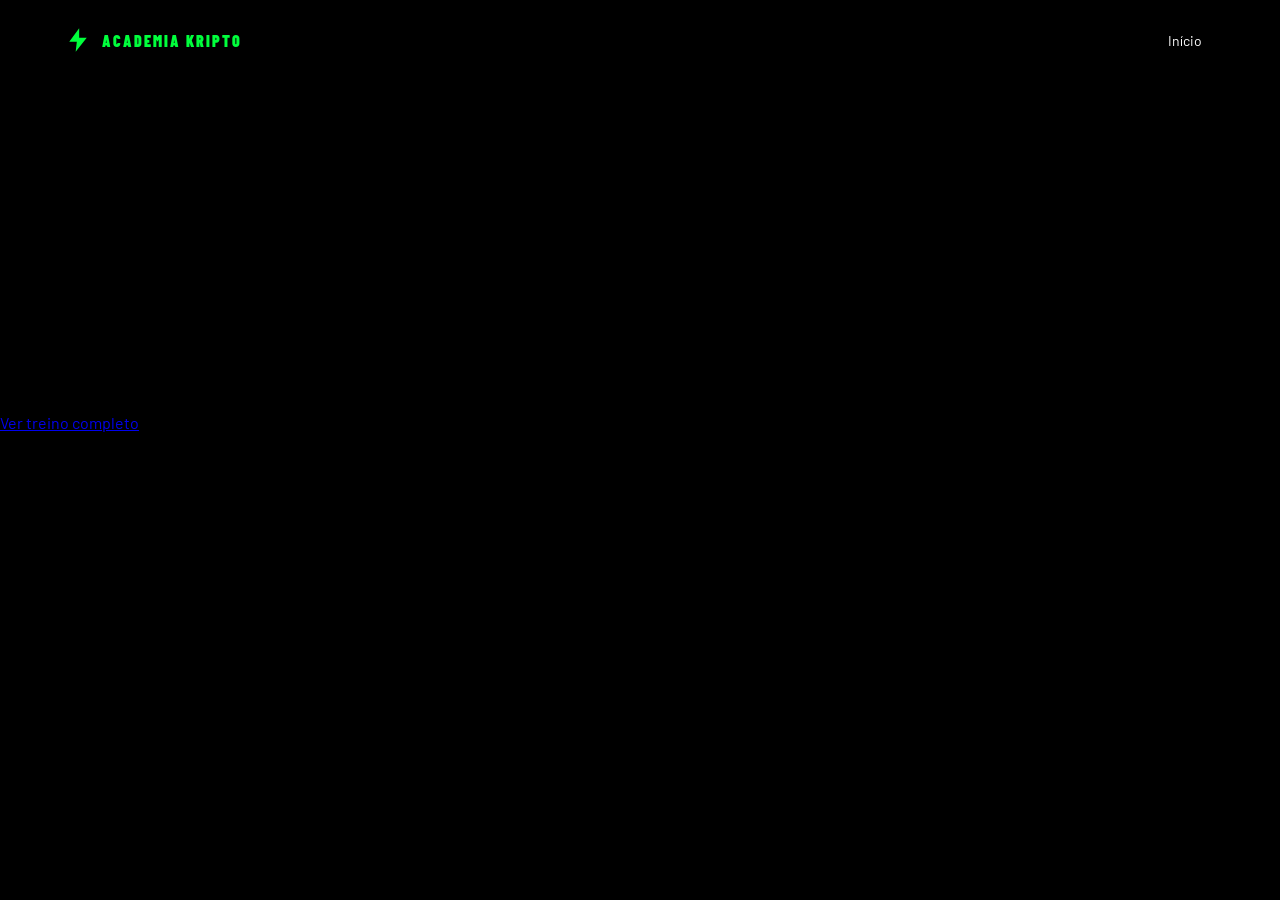
==== area do aluno/aluno.html @ 1f1c0195 "uns negocios ai" ====
<!DOCTYPE html>
<html lang="en">
<head>
    <meta charset="UTF-8">
    <meta name="viewport" content="width=device-width, initial-scale=1.0">
    <link rel="stylesheet" href="/css/styles.css">
    <link rel="preconnect" href="https://fonts.googleapis.com">
        <!-- Pré-conexão ao Google Fonts para carregar a fonte mais rápido -->
 
    <link href="https://fonts.googleapis.com/css2?family=Barlow+Condensed:wght@700;900&family=Barlow:wght@400;500&display=swap" rel="stylesheet">
        <!-- Importa as mesmas fontes do index.html para manter identidade visual consistente -->
    <title>Area do Aluno</title>
</head>
<body>
    
<nav>
        <div class="nav-inner">

            <a href="../index.html" class="logo">
            <!-- leva de volta para a homepage ao clicar no logo -->

                <svg class="logo-icon" viewBox="0 0 24 24" fill="currentColor" xmlns="http://www.w3.org/2000/svg">
                    <path d="M13 2L4.5 13.5H11L10 22L19.5 10H13L13 2Z"/>
                </svg>
                <span class="logo-text">Academia Kripto</span>
            </a>
 
            <div class="nav-actions">
                <a href="../index.html" class="btn-login">
                <!-- Nesta página o "Login" pode virar um link de "Sair" ou "Início" -->
                    <svg viewBox="0 0 24 24" fill="none" stroke-width="2" stroke-linecap="round" stroke-linejoin="round">
                        <path d="M15 3h4a2 2 0 0 1 2 2v14a2 2 0 0 1-2 2h-4"/>
                        <polyline points="10 17 15 12 10 7"/>
                        <line x1="15" y1="12" x2="3" y2="12"/>
                    </svg>
                    Início
                </a>
            </div>
 
        </div>
</nav>

<main class="aluno-main">
        <!-- <main>: tag semântica que marca o conteúdo principal da página. 
        Bom para SEO e acessibilidade — leitores de tela identificam como área principal -->
 
        <!-- CABEÇALHO DA ÁREA DO ALUNO -->
        <header class="aluno-header">
            <!-- <header>: cabeçalho da seção (diferente do <head> — este aparece na tela) -->
 
            <div class="aluno-header-inner">
 
                <div class="aluno-saudacao">
                <!-- Bloco que exibirá o nome do aluno e informações de boas-vindas -->
 
                    <p class="aluno-label">Bem-vindo de volta</p>
                    <!-- Pequeno texto acima do nome — será preenchido pelo JavaScript -->
 
                    <h1 class="aluno-nome">Aluno</h1>
                    <!-- Nome do aluno. O JavaScript poderá trocar "Aluno" pelo nome real -->
 
                </div>
 
                <div class="aluno-avatar">
                <!-- Círculo com as iniciais ou foto do aluno -->
 
                    <span>AK</span>
                    <!-- Iniciais placeholder — futuramente pode ser uma <img> com foto do aluno -->
 
                </div>
 
            </div>
        </header>

        <section class="aluno-cards">
        <!-- agrupa os cards de informação rápida do aluno -->
 
            <div class="card">
            <!-- bloco de informação isolado -->
 
                <p class="card-label">Treinos este mês</p>
                <!-- Rótulo descritivo do card -->
 
                <span class="card-valor">12</span>
                <!-- Valor principal em destaque — número grande -->
 
            </div>
 
            <div class="card">
                <p class="card-label">Próximo treino</p>
                <span class="card-valor">Hoje</span>
            </div>
 
            <div class="card">
                <p class="card-label">Plano atual</p>
                <span class="card-valor">Premium</span>
            </div>
 
            <div class="card">
                <p class="card-label">Dias restantes</p>
                <span class="card-valor">18</span>
            </div>
 
        </section>

        <section class="aluno-grid">
            <!-- Divide a área em duas colunas no desktop (via CSS) -->
 
            <!-- COLUNA ESQUERDA: Treino do dia -->
            <div class="card-treino">
 
                <h2 class="card-titulo">Treino de hoje</h2>
 
                <ul class="lista-exercicios">
                    <li class="exercicio-item">
                        <div class="exercicio-info">
                            <span class="exercicio-nome">Supino Reto</span>
                            <!-- Nome do exercício -->
                            <span class="exercicio-detalhe">4 séries × 10 reps</span>
                            <!-- Quantidade de séries e repetições -->
                        </div>
                        <span class="exercicio-status concluido">✓</span>
                        <!-- Indicador de status. Classe "concluido" muda a cor para verde no CSS -->
                    </li>
 
                    <li class="exercicio-item">
                        <div class="exercicio-info">
                            <span class="exercicio-nome">Desenvolvimento Militar</span>
                            <span class="exercicio-detalhe">3 séries × 12 reps</span>
                        </div>
                        <span class="exercicio-status concluido">✓</span>
                    </li>
 
                    <li class="exercicio-item">
                        <div class="exercicio-info">
                            <span class="exercicio-nome">Rosca Direta</span>
                            <span class="exercicio-detalhe">3 séries × 15 reps</span>
                        </div>
                        <span class="exercicio-status pendente">○</span>
                        <!-- Classe "pendente" deixa em cinza — ainda não concluído -->
                    </li>
 
                    <li class="exercicio-item">
                        <div class="exercicio-info">
                            <span class="exercicio-nome">Tríceps Pulley</span>
                            <span class="exercicio-detalhe">4 séries × 12 reps</span>
                        </div>
                        <span class="exercicio-status pendente">○</span>
                    </li>
 
                </ul>
 
                <a href="#" class="btn-treino">Ver treino completo</a>
                <!-- Botão que levará para a página completa do treino -->
 
            </div>
 
            <!-- COLUNA DIREITA: Histórico recente -->
            <div class="card-historico">
 
                <h2 class="card-titulo">Histórico recente</h2>
 
                <ul class="lista-historico">
 
                    <li class="historico-item">
                        <div class="historico-data">
                            <span class="data-dia">22</span>
                            <!-- Dia do mês em destaque -->
                            <span class="data-mes">ABR</span>
                            <!-- Mês abreviado embaixo -->
                        </div>
                        <div class="historico-info">
                            <span class="historico-nome">Peito + Ombro</span>
                            <span class="historico-duracao">55 min</span>
                        </div>
                        <span class="historico-badge">Concluído</span>
                        <!-- Badge de status -->
                    </li>
 
                    <li class="historico-item">
                        <div class="historico-data">
                            <span class="data-dia">20</span>
                            <span class="data-mes">ABR</span>
                        </div>
                        <div class="historico-info">
                            <span class="historico-nome">Costas + Bíceps</span>
                            <span class="historico-duracao">62 min</span>
                        </div>
                        <span class="historico-badge">Concluído</span>
                    </li>
 
                    <li class="historico-item">
                        <div class="historico-data">
                            <span class="data-dia">18</span>
                            <span class="data-mes">ABR</span>
                        </div>
                        <div class="historico-info">
                            <span class="historico-nome">Pernas</span>
                            <span class="historico-duracao">70 min</span>
                        </div>
                        <span class="historico-badge">Concluído</span>
                    </li>
 
                </ul>
 
            </div>
 
        </section>


</main>  
</body>
</html>
---- css/styles.css ----
* {
    margin: 0;
    padding: 0;
    box-sizing: border-box;
}

body {
    font-family: 'Barlow', sans-serif;
    background: #000;
}

/* NAVBAR */
nav {
    backdrop-filter: blur(8px);
    background-image: linear-gradient(rgba(0,0,0,0.8), transparent);
    position: fixed;
    top: 0;
    width: 100%;
    height: 80px;
    display: flex;
    justify-content: center;
    align-items: center;
    z-index: 100;
}

.nav-inner {
    width: 100%;
    max-width: 1200px;
    padding: 0 24px;
    display: flex;
    justify-content: space-between;
    align-items: center;
}

/* LOGO */
.logo {
    display: flex;
    align-items: center;
    gap: 10px;
    text-decoration: none;
    color: #00ff3c;
}

.logo-icon {
    width: 28px;
    height: 28px;
}

.logo-text {
    font-family: 'Barlow Condensed', sans-serif;
    font-weight: 900;
    letter-spacing: 2px;
    text-transform: uppercase;
}

/* MENU */
.div-menu {
    display: flex;
    align-items: center;
    gap: 10px;
}

.btn-login,
.btn-criar {
    display: flex;
    align-items: center;
    gap: 6px;
    padding: 8px 14px;
    border-radius: 6px;
    text-decoration: none;
    font-size: 14px;
}

.btn-login {
    color: #fff;
}

.btn-criar {
    background: #00ff3c;
    color: #000;
    font-weight: bold;
}

/* HAMBURGER */
.hamburger {
    display: none;
    background: none;
    border: none;
    color: white;
}

/* HERO */
.hero {
    position: relative;
    height: 100vh;
    display: flex;
    align-items: center;
    justify-content: center;
}

.hero-bg {
    position: absolute;
    width: 100%;
    height: 100%;
    background-image: url("../assets/hero_section_background.jpg");
    background-size: cover;
    background-position: center;
    z-index: 0;
}

.hero-overlay {
    position: absolute;
    width: 100%;
    height: 100%;
    background: rgba(0,0,0,0.6);
    z-index: 1;
}

.hero-content {
    position: relative;
    z-index: 2;
    text-align: left;
    max-width: 800px;
}

/* BADGE */
.hero-badge {
    display: inline-flex;
    align-items: center;
    gap: 6px;
    background: #00ff3c;
    color: black;
    padding: 6px 12px;
    border-radius: 999px;
    font-size: 12px;
    margin-bottom: 20px;
}

/* TITLE */
.hero-title {
    font-size: 64px;
    font-family: 'Barlow Condensed', sans-serif;
    line-height: 1;
}

.line-white {
    color: white;
    display: block;
}

.line-green {
    color: #00ff3c;
    display: block;
}

/* TAGLINE */
.hero-tagline {
    margin-top: 20px;
    color: #ccc;
    max-width: 500px;
}

/* CTA */
.hero-cta {
    display: inline-block;
    margin-top: 30px;
    padding: 12px 24px;
    background: #00ff3c;
    color: black;
    text-decoration: none;
    font-weight: bold;
    border-radius: 6px;
}

/* SCROLL */
.scroll-indicator {
    position: absolute;
    bottom: 20px;
    z-index: 2;
}

.scroll-mouse {
    width: 25px;
    height: 40px;
    border: 2px solid white;
    border-radius: 20px;
    display: flex;
    justify-content: center;
    padding-top: 5px;
}

.scroll-dot {
    width: 4px;
    height: 8px;
    background: white;
    border-radius: 2px;
    animation: scroll 1.5s infinite;
}

@keyframes scroll {
    0% { transform: translateY(0); opacity: 1; }
    100% { transform: translateY(10px); opacity: 0; }
}

/* RESPONSIVO */
@media (max-width: 640px) {

    .btn-login {
        display: none;
    }

    .hamburger {
        display: block;
    }

    .hero-content {
        text-align: center;
        padding: 0 20px;
    }

    .hero-title {
        font-size: 42px;
    }
}
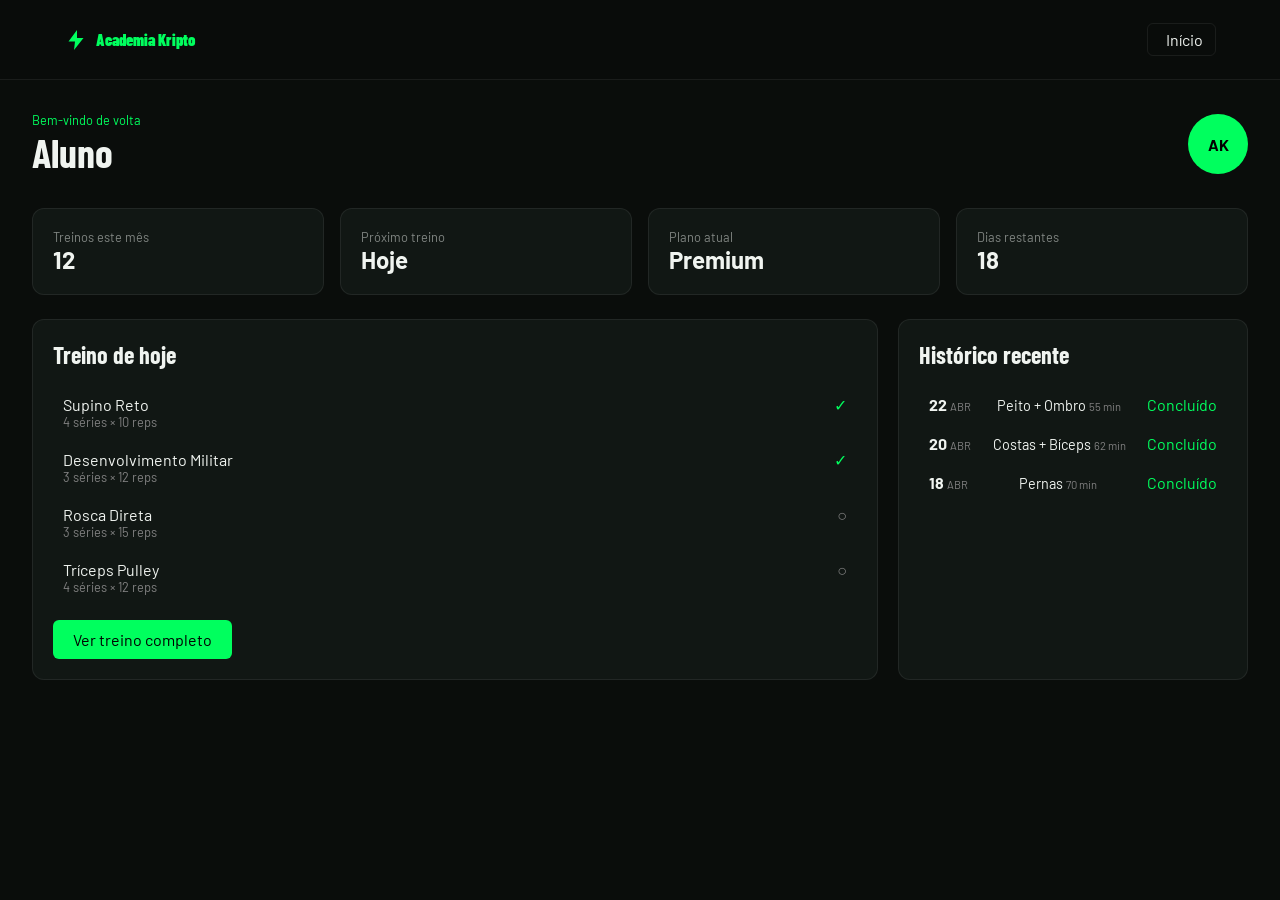
==== commit 578b9d10: "area do aluno, com css a parte" ====
--- a/area do aluno/aluno.html
+++ b/area do aluno/aluno.html
@@ -3,7 +3,7 @@
 <head>
     <meta charset="UTF-8">
     <meta name="viewport" content="width=device-width, initial-scale=1.0">
-    <link rel="stylesheet" href="/css/styles.css">
+    <link rel="stylesheet" href="/css/aluno.css">
     <link rel="preconnect" href="https://fonts.googleapis.com">
         <!-- Pré-conexão ao Google Fonts para carregar a fonte mais rápido -->
  
--- a/css/aluno.css
+++ b/css/aluno.css
@@ -0,0 +1,273 @@
+/* RESET BÁSICO */
+* {
+    margin: 0;
+    padding: 0;
+    box-sizing: border-box;
+}
+
+/* VARIÁVEIS */
+:root {
+    --green: #00ff5e;
+    --green-dim: #00cc4a;
+    --white: #f0f4f0;
+    --dark: #0a0d0b;
+    --nav-h: 80px;
+
+    --surface: #111714;
+    --surface-2: #192019;
+    --border: rgba(255,255,255,0.07);
+    --radius: 12px;
+}
+
+/* BODY */
+body {
+    background: var(--dark);
+    color: var(--white);
+    font-family: 'Barlow', sans-serif;
+}
+
+/* NAVBAR */
+nav {
+    position: fixed;
+    top: 0;
+    width: 100%;
+    height: var(--nav-h);
+    background: rgba(10, 13, 11, 0.95);
+    border-bottom: 1px solid var(--border);
+    display: flex;
+    justify-content: center;
+    align-items: center;
+    z-index: 100;
+}
+
+.nav-inner {
+    width: 100%;
+    max-width: 1200px;
+    padding: 0 24px;
+    display: flex;
+    justify-content: space-between;
+    align-items: center;
+}
+
+/* LOGO */
+.logo {
+    display: flex;
+    align-items: center;
+    gap: 8px;
+    text-decoration: none;
+    color: var(--green);
+}
+
+.logo-icon {
+    width: 24px;
+}
+
+.logo-text {
+    font-family: 'Barlow Condensed', sans-serif;
+    font-weight: 900;
+}
+
+/* BOTÃO */
+.btn-login {
+    display: flex;
+    align-items: center;
+    gap: 6px;
+    text-decoration: none;
+    color: var(--white);
+    border: 1px solid var(--border);
+    padding: 6px 12px;
+    border-radius: 6px;
+}
+
+/* MAIN */
+.aluno-main {
+    max-width: 1280px;
+    margin: 0 auto;
+    padding: calc(var(--nav-h) + 32px) 32px 48px;
+}
+
+/* HEADER */
+.aluno-header {
+    margin-bottom: 32px;
+}
+
+.aluno-header-inner {
+    display: flex;
+    justify-content: space-between;
+    align-items: center;
+}
+
+.aluno-label {
+    font-size: 0.8rem;
+    color: var(--green);
+}
+
+.aluno-nome {
+    font-family: 'Barlow Condensed', sans-serif;
+    font-size: 2.5rem;
+}
+
+/* AVATAR */
+.aluno-avatar {
+    width: 60px;
+    height: 60px;
+    border-radius: 50%;
+    background: var(--green);
+    display: flex;
+    align-items: center;
+    justify-content: center;
+    color: black;
+    font-weight: bold;
+}
+
+/* CARDS */
+.aluno-cards {
+    display: grid;
+    grid-template-columns: repeat(4, 1fr);
+    gap: 16px;
+    margin-bottom: 24px;
+}
+
+.card {
+    background: var(--surface);
+    border: 1px solid var(--border);
+    border-radius: var(--radius);
+    padding: 20px;
+}
+
+.card-label {
+    font-size: 0.8rem;
+    color: rgba(240,244,240,0.5);
+}
+
+.card-valor {
+    font-size: 1.5rem;
+    font-weight: bold;
+}
+
+/* GRID PRINCIPAL */
+.aluno-grid {
+    display: grid;
+    grid-template-columns: 1fr 350px;
+    gap: 20px;
+}
+
+/* TREINO E HISTÓRICO */
+.card-treino,
+.card-historico {
+    background: var(--surface);
+    border: 1px solid var(--border);
+    border-radius: var(--radius);
+    padding: 20px;
+}
+
+.card-titulo {
+    font-family: 'Barlow Condensed', sans-serif;
+    margin-bottom: 16px;
+}
+
+/* LISTA EXERCÍCIOS */
+.lista-exercicios {
+    list-style: none;
+}
+
+.exercicio-item {
+    display: flex;
+    justify-content: space-between;
+    padding: 10px;
+    border-radius: 6px;
+}
+
+.exercicio-item:hover {
+    background: var(--surface-2);
+}
+
+.exercicio-info {
+    display: flex;
+    flex-direction: column;
+}
+
+.exercicio-detalhe {
+    font-size: 0.8rem;
+    color: gray;
+}
+
+.exercicio-status.concluido {
+    color: var(--green);
+}
+
+.exercicio-status.pendente {
+    color: gray;
+}
+
+/* BOTÃO TREINO */
+.btn-treino {
+    display: inline-block;
+    margin-top: 15px;
+    padding: 10px 20px;
+    background: var(--green);
+    color: black;
+    text-decoration: none;
+    border-radius: 6px;
+}
+
+/* HISTÓRICO */
+.lista-historico {
+    list-style: none;
+}
+
+.historico-item {
+    display: flex;
+    align-items: center;
+    justify-content: space-between;
+    padding: 10px;
+}
+
+.historico-data {
+    text-align: center;
+}
+
+.data-dia {
+    font-weight: bold;
+}
+
+.data-mes {
+    font-size: 0.7rem;
+    color: gray;
+}
+
+.historico-nome {
+    font-size: 0.9rem;
+}
+
+.historico-duracao {
+    font-size: 0.7rem;
+    color: gray;
+}
+
+.historico-badge {
+    color: var(--green);
+}
+
+/* RESPONSIVO */
+@media (max-width: 1024px) {
+    .aluno-grid {
+        grid-template-columns: 1fr;
+    }
+
+    .aluno-cards {
+        grid-template-columns: repeat(2, 1fr);
+    }
+}
+
+@media (max-width: 640px) {
+    .aluno-main {
+        padding: calc(var(--nav-h) + 20px) 16px;
+    }
+
+    .aluno-header-inner {
+        flex-direction: column;
+        align-items: flex-start;
+        gap: 10px;
+    }
+}
